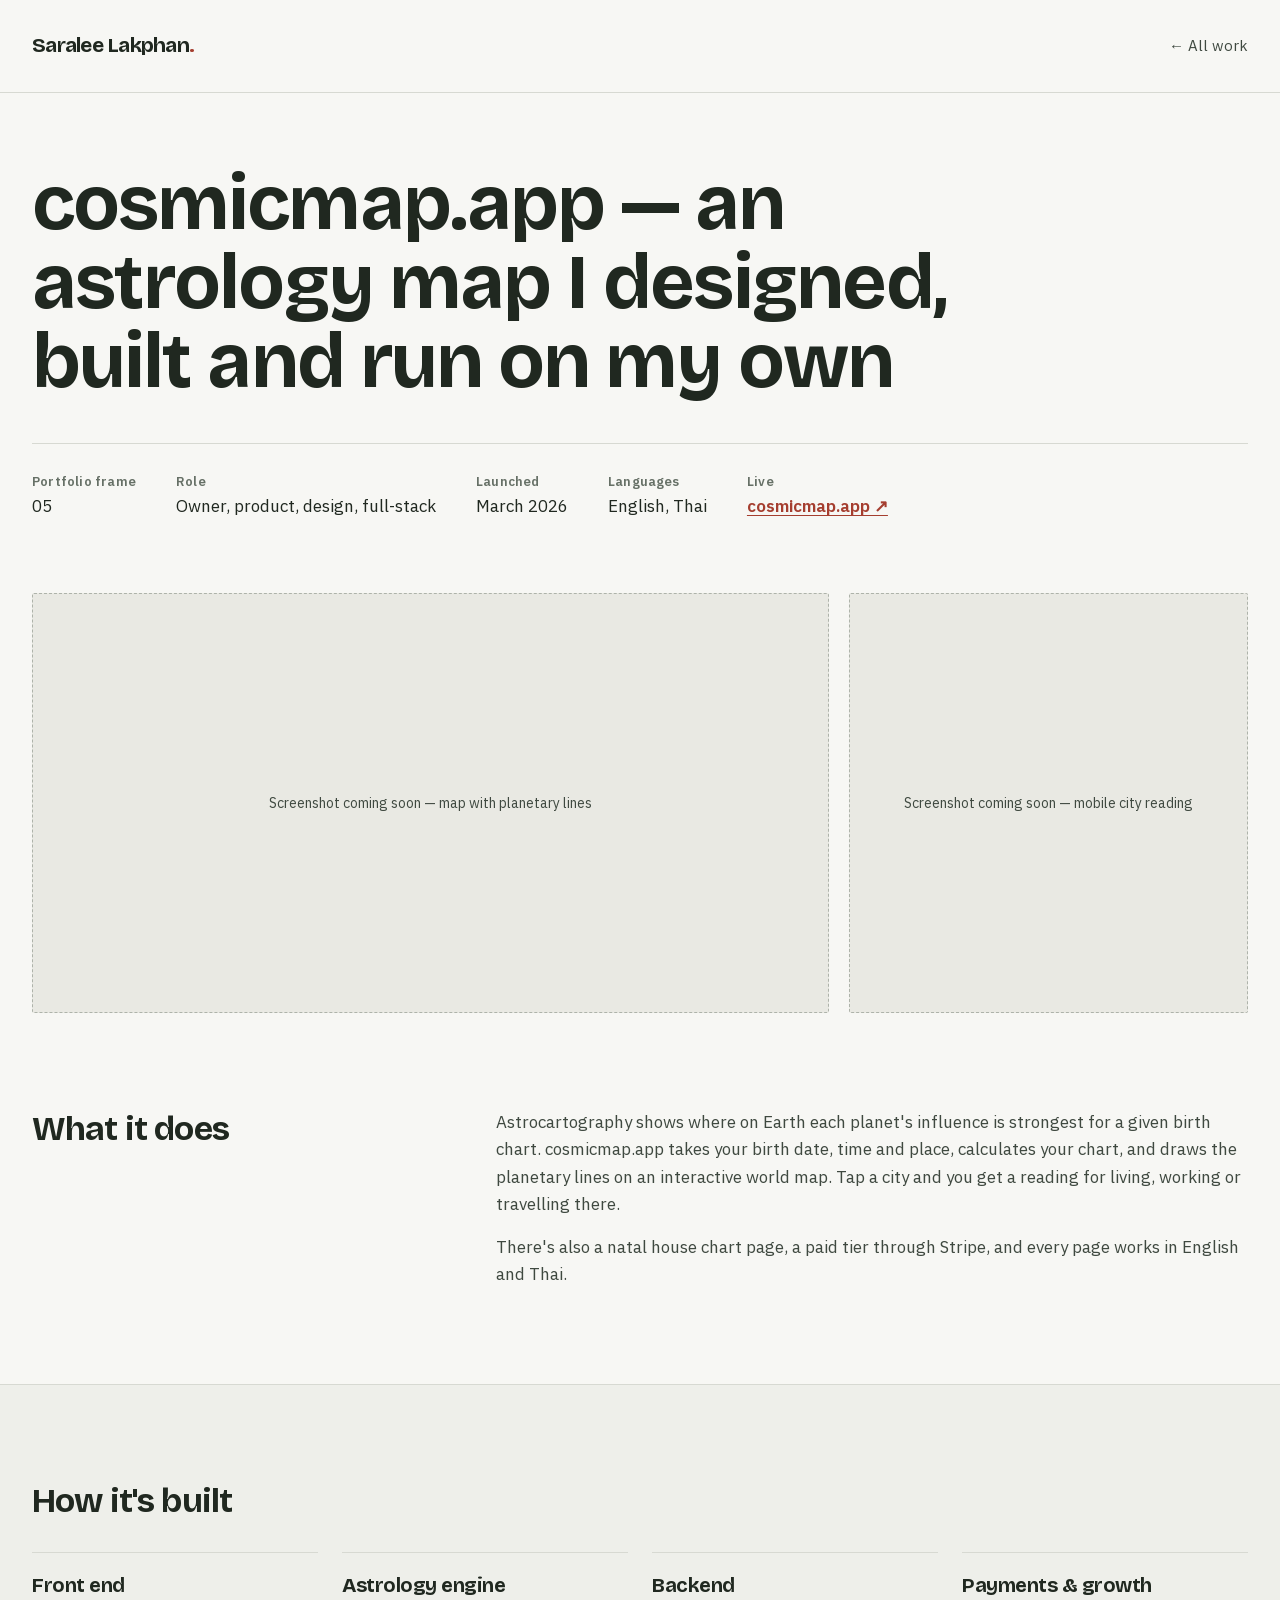
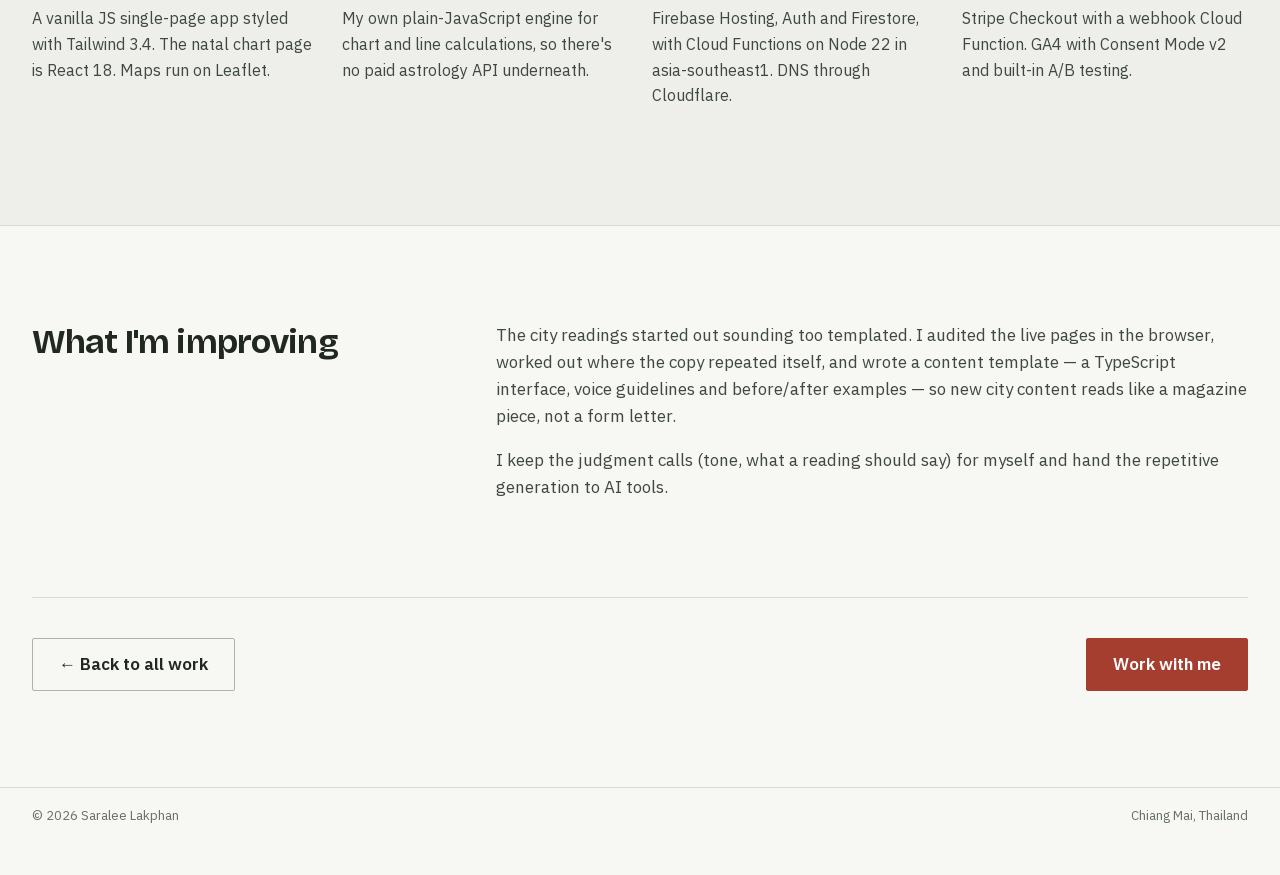
==== docs/cosmicmap.html @ ce258154 "init commit" ====
<!doctype html>
<html lang="en">
<head>
<meta charset="utf-8">
<meta name="viewport" content="width=device-width, initial-scale=1">
<title>Case study: cosmicmap.app — Saralee Lakphan</title>
<meta name="description" content="How I designed, built and run cosmicmap.app, an astrocartography web app with my own JavaScript astrology engine, Firebase, Stripe and English and Thai versions.">
<meta name="theme-color" content="#f7f7f4">
<link rel="icon" href="favicon.svg" type="image/svg+xml">
<link rel="stylesheet" href="assets/css/style.css">
</head>
<body>
<a class="skip-link" href="#main">Skip to content</a>

<header class="wrap site-header">
  <a class="logo" href="index.html">Saralee Lakphan<span>.</span></a>
  <nav class="nav" aria-label="Main"><a href="index.html#work">← All work</a></nav>
</header>

<main id="main">

<section class="wrap hero" style="padding-block: 72px 56px; gap: 24px">
  <h1 class="h1" style="font-size: clamp(38px, 6vw, 80px); max-width: 1000px">cosmicmap.app — an astrology map I designed, built and run on my own</h1>
  <dl class="facts-row">
    <div><dt class="meta">Portfolio frame</dt><dd style="margin: 0">05</dd></div>
    <div><dt class="meta">Role</dt><dd style="margin: 0">Owner, product, design, full-stack</dd></div>
    <div><dt class="meta">Launched</dt><dd style="margin: 0">March 2026</dd></div>
    <div><dt class="meta">Languages</dt><dd style="margin: 0">English, Thai</dd></div>
    <div><dt class="meta">Live</dt><dd style="margin: 0"><a href="https://cosmicmap.app" target="_blank" rel="noopener" style="font-weight: 600">cosmicmap.app ↗</a></dd></div>
  </dl>
</section>

<!-- Add screenshots: save them in assets/img/ and replace these two placeholders with <img class="shot" ...> -->
<section class="wrap row" aria-label="Screenshots" style="padding-bottom: 96px; gap: 20px">
  <div class="placeholder" style="flex: 2 1 560px; min-height: 420px">Screenshot coming soon — map with planetary lines</div>
  <div class="placeholder" style="flex: 1 1 280px; min-height: 420px">Screenshot coming soon — mobile city reading</div>
</section>

<section class="wrap split" style="padding-bottom: 96px">
  <div class="split-side">
    <h2 class="h3" style="font-size: 34px">What it does</h2>
  </div>
  <div class="split-main">
    <p>Astrocartography shows where on Earth each planet's influence is strongest for a given birth chart. cosmicmap.app takes your birth date, time and place, calculates your chart, and draws the planetary lines on an interactive world map. Tap a city and you get a reading for living, working or travelling there.</p>
    <p>There's also a natal house chart page, a paid tier through Stripe, and every page works in English and Thai.</p>
  </div>
</section>

<section class="band">
  <div class="wrap section" style="padding-block: 96px">
    <div class="heading">
      <h2 class="h3" style="font-size: 34px">How it's built</h2>
    </div>
    <div class="grid" style="grid-template-columns: repeat(auto-fit, minmax(min(100%, 260px), 1fr)); gap: 24px">
      <div class="mini"><h3 class="h4" style="font-size: 20px">Front end</h3><p>A vanilla JS single-page app styled with Tailwind 3.4. The natal chart page is React 18. Maps run on Leaflet.</p></div>
      <div class="mini"><h3 class="h4" style="font-size: 20px">Astrology engine</h3><p>My own plain-JavaScript engine for chart and line calculations, so there's no paid astrology API underneath.</p></div>
      <div class="mini"><h3 class="h4" style="font-size: 20px">Backend</h3><p>Firebase Hosting, Auth and Firestore, with Cloud Functions on Node 22 in asia-southeast1. DNS through Cloudflare.</p></div>
      <div class="mini"><h3 class="h4" style="font-size: 20px">Payments &amp; growth</h3><p>Stripe Checkout with a webhook Cloud Function. GA4 with Consent Mode v2 and built-in A/B testing.</p></div>
    </div>
  </div>
</section>

<section class="wrap split" style="padding-block: 96px">
  <div class="split-side">
    <h2 class="h3" style="font-size: 34px">What I'm improving</h2>
  </div>
  <div class="split-main">
    <p>The city readings started out sounding too templated. I audited the live pages in the browser, worked out where the copy repeated itself, and wrote a content template — a TypeScript interface, voice guidelines and before/after examples — so new city content reads like a magazine piece, not a form letter.</p>
    <p>I keep the judgment calls (tone, what a reading should say) for myself and hand the repetitive generation to AI tools.</p>
  </div>
</section>

<section class="wrap" style="padding-bottom: 96px">
  <div class="actions" style="border-top: 1px solid var(--line); padding-top: 40px; justify-content: space-between; gap: 20px">
    <a class="btn" href="index.html#work">← Back to all work</a>
    <a class="btn btn-primary" href="index.html#contact">Work with me</a>
  </div>
</section>

</main>

<footer class="wrap site-footer">
  <span>© 2026 Saralee Lakphan</span>
  <span>Chiang Mai, Thailand</span>
</footer>
</body>
</html>
---- docs/assets/css/style.css ----
/* Saralee Lakphan — portfolio */
@font-face { font-family: "Bricolage Grotesque"; font-style: normal; font-weight: 400 700; font-display: swap; src: url("../fonts/bricolage-grotesque-latin.woff2") format("woff2"); }
@font-face { font-family: "IBM Plex Sans"; font-style: normal; font-weight: 400 600; font-display: swap; src: url("../fonts/ibm-plex-sans-latin.woff2") format("woff2"); }
:root {
  --bg: #f7f7f4;
  --bg-alt: #eeefea;
  --card: #fff;
  --media: #e5e7e2;
  --line: #d7d9d2;
  --line-strong: #aeb3aa;
  --text: #202820;
  --text-2: #3f4940;
  --text-3: #59645a;
  --muted: #667066;
  --accent: #a53e2f;
  --accent-hover: #842e24;
  --display: 'Bricolage Grotesque', sans-serif;
  --body: 'IBM Plex Sans', sans-serif;
  --mono: 'IBM Plex Sans', sans-serif;
}

*, *::before, *::after { box-sizing: border-box; }
html { scroll-behavior: smooth; }
@media (prefers-reduced-motion: reduce) { html { scroll-behavior: auto; } }
body {
  margin: 0;
  background: var(--bg);
  color: var(--text);
  font-family: var(--body);
  font-size: 17px;
  line-height: 1.6;
  -webkit-font-smoothing: antialiased;
}
img { max-width: 100%; display: block; }
a { color: var(--accent); }
a:hover { text-decoration-thickness: 2px; }
:focus-visible { outline: 2px solid var(--accent); outline-offset: 3px; border-radius: 4px; }
h1, h2, h3, p, ul, ol, figure { margin: 0; }

.skip-link { position: absolute; left: -9999px; top: 8px; background: var(--accent); color: var(--bg); padding: 10px 16px; border-radius: 8px; z-index: 10; }
.skip-link:focus { left: 8px; }

.wrap { max-width: 1200px; margin: 0 auto; padding-inline: 32px; }
@media (max-width: 600px) { .wrap { padding-inline: 20px; } }

.band { background: var(--bg-alt); border-block: 1px solid var(--line); }
.section { padding-block: 112px; display: flex; flex-direction: column; gap: 40px; }
@media (max-width: 600px) { .section { padding-block: 72px; } }

/* Header */
.site-header { display: flex; flex-wrap: wrap; gap: 16px 32px; align-items: center; justify-content: space-between; padding-block: 28px; }
.logo { font-family: var(--display); font-weight: 700; font-size: 20px; color: var(--text); text-decoration: none; }
.logo span { color: var(--accent); }
.nav { display: flex; flex-wrap: wrap; gap: 4px 28px; font-family: var(--mono); font-size: 14px; }
.nav a { color: var(--text-3); text-decoration: none; padding: 12px 0; }
.nav a:hover { color: var(--text); }

/* Type */
.eyebrow { font-family: var(--mono); font-size: 14px; color: var(--accent); }
.meta { font-family: var(--mono); font-size: 13px; color: var(--muted); }
.h1 { font-family: var(--display); font-weight: 700; font-size: clamp(40px, 7vw, 88px); line-height: 1.03; letter-spacing: -0.02em; max-width: 1080px; }
.h2 { font-family: var(--display); font-weight: 700; font-size: clamp(32px, 4vw, 48px); line-height: 1.1; }
.h3 { font-family: var(--display); font-weight: 700; font-size: 32px; line-height: 1.15; }
.h3-sm { font-family: var(--display); font-weight: 700; font-size: 26px; line-height: 1.2; }
.h4 { font-family: var(--display); font-weight: 700; font-size: 22px; line-height: 1.25; }
.lead { font-size: 20px; color: var(--text-3); max-width: 760px; }
.body-2 { color: var(--text-2); }
.small { font-size: 16px; }
.heading { display: flex; flex-direction: column; gap: 8px; }
.h1, .h2, .h3, .h3-sm, .h4 { text-wrap: balance; }
.lead, .body-2, .split-main { text-wrap: pretty; }

/* Buttons */
.actions { display: flex; flex-wrap: wrap; gap: 14px; }
.btn { display: inline-flex; align-items: center; justify-content: center; min-height: 48px; padding: 12px 26px; border-radius: 10px; font-weight: 600; text-decoration: none; border: 1px solid var(--line-strong); color: var(--text); }
.btn:hover { color: var(--text); border-color: var(--text-3); }
.btn-primary { background: var(--accent); border-color: var(--accent); color: var(--bg); }
.btn-primary:hover { background: var(--accent-hover); border-color: var(--accent-hover); color: #0F1115; }
.link-strong { font-weight: 600; display: inline-block; padding: 10px 0; }
.link-plain { color: var(--text); }

/* Hero */
.hero { padding-block: 96px 72px; display: flex; flex-direction: column; gap: 28px; }
.hero .actions { padding-top: 8px; }
.hero-home { display: grid; grid-template-columns: minmax(0, 1.12fr) minmax(320px, .88fr); grid-template-areas: "copy preview" "actions preview"; grid-template-rows: auto auto; align-items: center; gap: 0 clamp(28px, 4.5vw, 64px); }
.hero-copy { grid-area: copy; min-width: 0; display: flex; flex-direction: column; gap: 20px; }
.hero-home .h1 { max-width: 700px; font-size: clamp(40px, 4.8vw, 66px); line-height: 1.04; }
.hero-context { color: var(--accent); font-family: var(--mono); font-size: 14px; line-height: 1.5; }
.hero-copy .lead { max-width: 65ch; }
.hero-home > .actions { grid-area: actions; padding-top: 28px; }
.hero-home > .actions .btn { padding-inline: 18px; }

/* Stats */
.stats { display: flex; flex-wrap: wrap; border-block: 1px solid var(--line); margin-bottom: 96px; }
.stat { flex: 1 1 220px; padding: 28px 24px 28px 0; display: flex; flex-direction: column; gap: 4px; }
.stat strong { font-family: var(--display); font-size: 40px; line-height: 1.2; }
.stat span { font-size: 15px; color: var(--muted); }

/* Cards */
.card { background: var(--card); border: 1px solid var(--line); border-radius: 20px; padding: 28px; display: flex; flex-direction: column; gap: 14px; min-width: 0; }
.card-sm { border-radius: 16px; padding: 24px; gap: 10px; }
.feature { padding: 32px; flex-direction: row; flex-wrap: wrap; gap: 32px; align-items: stretch; }
.feature.reverse { flex-wrap: wrap-reverse; }
.feature-text { flex: 1 1 460px; min-width: 0; display: flex; flex-direction: column; gap: 16px; }
.feature-text .push { margin-top: auto; }
.row { display: flex; flex-wrap: wrap; gap: 24px; }
.row > * { flex: 1 1 460px; }
.grid { display: grid; grid-template-columns: repeat(auto-fit, minmax(min(100%, 340px), 1fr)); gap: 20px; }
.list { padding-left: 20px; color: var(--text-2); display: flex; flex-direction: column; gap: 6px; }

.chips { display: flex; flex-wrap: wrap; gap: 8px; font-family: var(--mono); font-size: 13px; list-style: none; padding: 0; }
.chips li { border: 1px solid var(--line-strong); border-radius: 999px; padding: 5px 12px; }

/* Media */
.media { flex: 1 1 420px; min-width: 0; display: flex; flex-direction: column; gap: 10px; justify-content: center; }
.shot { width: 100%; border-radius: 12px; border: 1px solid var(--line); object-fit: cover; object-position: top left; height: auto; aspect-ratio: 1440 / 757; background: var(--media); }
.shot-wide { aspect-ratio: 16 / 9; }
.thumbs { display: flex; gap: 10px; }
.thumbs .shot { aspect-ratio: 16 / 10; }
.media figcaption { font-family: var(--mono); font-size: 13px; color: var(--muted); }
.zoom { display: block; border-radius: 12px; }
.thumbs .zoom { flex: 1 1 0; min-width: 0; }
.zoom .shot { transition: border-color .15s; }
.zoom:hover .shot { border-color: var(--accent); }

/* Skills */
.skills { display: grid; grid-template-columns: repeat(auto-fit, minmax(min(100%, 320px), 1fr)); gap: 32px 40px; }
.skills h3 { font-family: var(--mono); font-size: 14px; font-weight: 500; color: var(--muted); margin-bottom: 8px; }

/* About */
.split { display: flex; flex-wrap: wrap; gap: 48px; }
.split-side { flex: 1 1 320px; display: flex; flex-direction: column; gap: 12px; }
.split-main { flex: 2 1 560px; display: flex; flex-direction: column; gap: 16px; color: var(--text-2); }
.photo { width: 200px; height: 200px; border-radius: 16px; object-fit: cover; margin-top: 12px; }
.facts { display: flex; flex-wrap: wrap; gap: 16px 48px; padding-top: 16px; border-top: 1px solid var(--line); }
.facts div { display: flex; flex-direction: column; padding-top: 16px; }
.facts dd { margin: 0; color: var(--text); }
.facts dt { font-family: var(--mono); font-size: 13px; color: var(--muted); }

/* Contact */
.contact { background: var(--card); border: 1px solid var(--line); border-radius: 24px; padding: clamp(32px, 6vw, 72px); display: flex; flex-wrap: wrap; gap: 40px; align-items: flex-end; justify-content: space-between; }
.contact-text { flex: 1 1 520px; display: flex; flex-direction: column; gap: 16px; }
.contact-text .h2 { font-size: clamp(36px, 5vw, 60px); line-height: 1.05; }
.contact-links { flex: 0 1 360px; display: flex; flex-direction: column; gap: 12px; }
.contact-links .btn { width: 100%; }
.contact-links .pair { display: flex; gap: 12px; }
.contact-links .pair .btn { flex: 1; }

.site-footer { display: flex; flex-wrap: wrap; gap: 12px; justify-content: space-between; padding-block: 0 48px; font-family: var(--mono); font-size: 13px; color: var(--muted); }

/* Case study */
.facts-row { display: flex; flex-wrap: wrap; gap: 12px 40px; padding-top: 12px; border-top: 1px solid var(--line); }
.facts-row div { display: flex; flex-direction: column; padding-top: 16px; }
.mini { background: var(--card); border: 1px solid var(--line); border-radius: 16px; padding: 24px; display: flex; flex-direction: column; gap: 8px; }
.mini p { color: var(--text-2); font-size: 16px; }
.placeholder { border-radius: 16px; background: var(--media); border: 1px dashed #4A4E58; display: flex; align-items: center; justify-content: center; color: var(--muted); font-family: var(--mono); font-size: 14px; min-height: 360px; padding: 16px; text-align: center; }
.section.split { flex-direction: row; gap: 48px; }

@media (max-width: 600px) {
  .site-header { gap: 12px 20px; padding-block: 20px 12px; }
  .nav { width: 100%; justify-content: space-between; gap: 4px 12px; font-size: 13px; }
  .nav a { padding-block: 8px; }
  .hero { padding-block: 52px 56px; gap: 22px; }
  .hero-home { display: flex; align-items: stretch; gap: 22px; }
  .hero-copy { gap: 18px; }
  .hero-home .h1 { font-size: clamp(36px, 9vw, 44px); line-height: 1.06; }
  .hero-copy .lead { font-size: 18px; }
  .hero-home > .actions { flex-direction: column; gap: 10px; padding-top: 0; }
  .hero-home > .actions .btn { width: 100%; }
}

@media (min-width: 601px) and (max-width: 900px) {
  .hero-home { display: flex; flex-direction: column; align-items: stretch; gap: 28px; }
  .hero-home > .actions { flex-wrap: wrap; padding-top: 0; }
}

/* Editor's contact sheet */
html { scroll-padding-top: 24px; }
body { background: var(--bg); color: var(--text); }
::selection { background: #d8a49a; color: #202820; }
a { color: var(--accent); text-underline-offset: .2em; }
a:hover { text-decoration-thickness: 2px; }
:focus-visible { outline: 2px solid var(--accent); outline-offset: 4px; border-radius: 2px; }
.wrap { max-width: 1360px; }
.site-header { padding-block: 22px; border-bottom: 1px solid var(--line); }
.logo { font-size: 21px; letter-spacing: -.035em; }
.logo span { color: var(--accent); }
.nav { font-family: var(--body); font-size: 15px; gap: 4px 22px; }
.nav a { color: var(--text-2); }
.nav a:hover { color: var(--accent); }
.hero-home { display: block; padding-block: clamp(48px, 7vw, 96px) clamp(56px, 8vw, 104px); }
.frame-index { color: var(--accent); font-family: var(--body); font-size: 13px; font-weight: 600; letter-spacing: .015em; }
.hero-intro { display: grid; grid-template-columns: minmax(250px, .9fr) minmax(300px, 1.1fr); column-gap: clamp(24px, 6vw, 88px); row-gap: 12px; align-items: center; padding-block: 0; }
.hero-intro .h1 { grid-row: span 3; font-size: clamp(44px, 6vw, 82px); line-height: .98; letter-spacing: -.045em; max-width: 8ch; }
.hero-intro .lead { color: var(--text-2); font-size: 19px; max-width: 57ch; }
.hero-context { color: var(--muted); font: 500 14px/1.5 var(--body); }
.hero-intro .actions { align-items: center; gap: 24px; padding-top: 4px; }
.text-action { font-weight: 600; text-decoration-thickness: 1px; }
.h1, .h2, .h3, .h3-sm, .h4 { letter-spacing: -.025em; }
.h2 { font-size: clamp(34px, 4.3vw, 54px); }
.h3 { font-size: 30px; }
.eyebrow { color: var(--accent); }
.meta { color: var(--muted); font-family: var(--body); font-weight: 600; letter-spacing: .015em; }
.lead, .body-2, .split-main { color: var(--text-2); }
.btn { border-radius: 2px; border-color: var(--line-strong); color: var(--text); background: transparent; min-height: 46px; }
.btn:hover { border-color: var(--text); color: var(--text); }
.btn-primary { background: var(--accent); border-color: var(--accent); color: #fff; }
.btn-primary:hover { background: var(--accent-hover); border-color: var(--accent-hover); color: #fff; }
a.btn-primary:hover, a.btn-primary:focus-visible { color: #fff; background: #842e24; border-color: #842e24; }
.stats { margin-bottom: 48px; border-color: var(--line-strong); }
.stat { padding: 20px 24px 20px 0; }
.stat strong { font-size: 34px; }
.stat span { color: var(--text-3); }
.section { padding-block: 88px; gap: 32px; }
.heading { gap: 10px; }
.card { background: transparent; border: 0; border-top: 1px solid var(--line-strong); border-radius: 0; padding: 28px 0; }
.feature { gap: clamp(24px, 5vw, 72px); }
.feature .media { flex-basis: 48%; }
.feature .shot { border: 0; border-radius: 0; }
.feature-text { flex-basis: 38%; }
.row { gap: 32px; }
.row > .card { border-top: 1px solid var(--line-strong); }
.grid { gap: 0 36px; }
.card-sm { padding: 22px 0; }
.band { background: var(--bg-alt); border-color: var(--line); }
.skills { gap: 28px 48px; }
.skills > div { border-top: 1px solid var(--line); padding-top: 12px; }
.skills h3 { color: var(--accent); font-family: var(--body); font-weight: 600; }
.contact { background: #e9e9e3; border: 0; border-radius: 2px; padding: clamp(30px, 6vw, 72px); }
.contact-text > p:last-child { color: var(--text-2) !important; }
.site-footer { border-top: 1px solid var(--line); padding-top: 18px; }
.shot { background: var(--media); }
.zoom .shot { transition: filter .2s ease; }
.zoom:hover .shot { filter: saturate(1.04); }
.facts dt, .facts-row .meta { color: var(--muted); }
.placeholder { background: #e9e9e3; border-color: var(--line-strong); color: var(--text-2); border-radius: 2px; }
.mini { background: transparent; border: 0; border-top: 1px solid var(--line); border-radius: 0; padding: 20px 0; }
@media (max-width: 760px) {
  .hero-home { padding-block: 40px 52px; }
  .hero-intro { display: flex; flex-direction: column; gap: 12px; padding-top: 12px; }
  .hero-intro .h1 { max-width: 12ch; font-size: clamp(42px, 10vw, 64px); }
  .hero-intro .lead { font-size: 18px; }
  .feature, .feature.reverse { flex-direction: column; flex-wrap: nowrap; }
  .feature-text, .feature .media { flex: 0 1 auto; width: 100%; }
  .section { padding-block: 64px; }
}
@media (max-width: 480px) {
  .site-header { padding-block: 16px 10px; }
  .logo { font-size: 19px; }
  .nav { gap: 2px 10px; font-size: 13px; }
  .hero-home { padding-top: 16px; }
  .hero-intro .actions { gap: 16px; }
  .hero-intro .btn { padding-inline: 16px; }
}
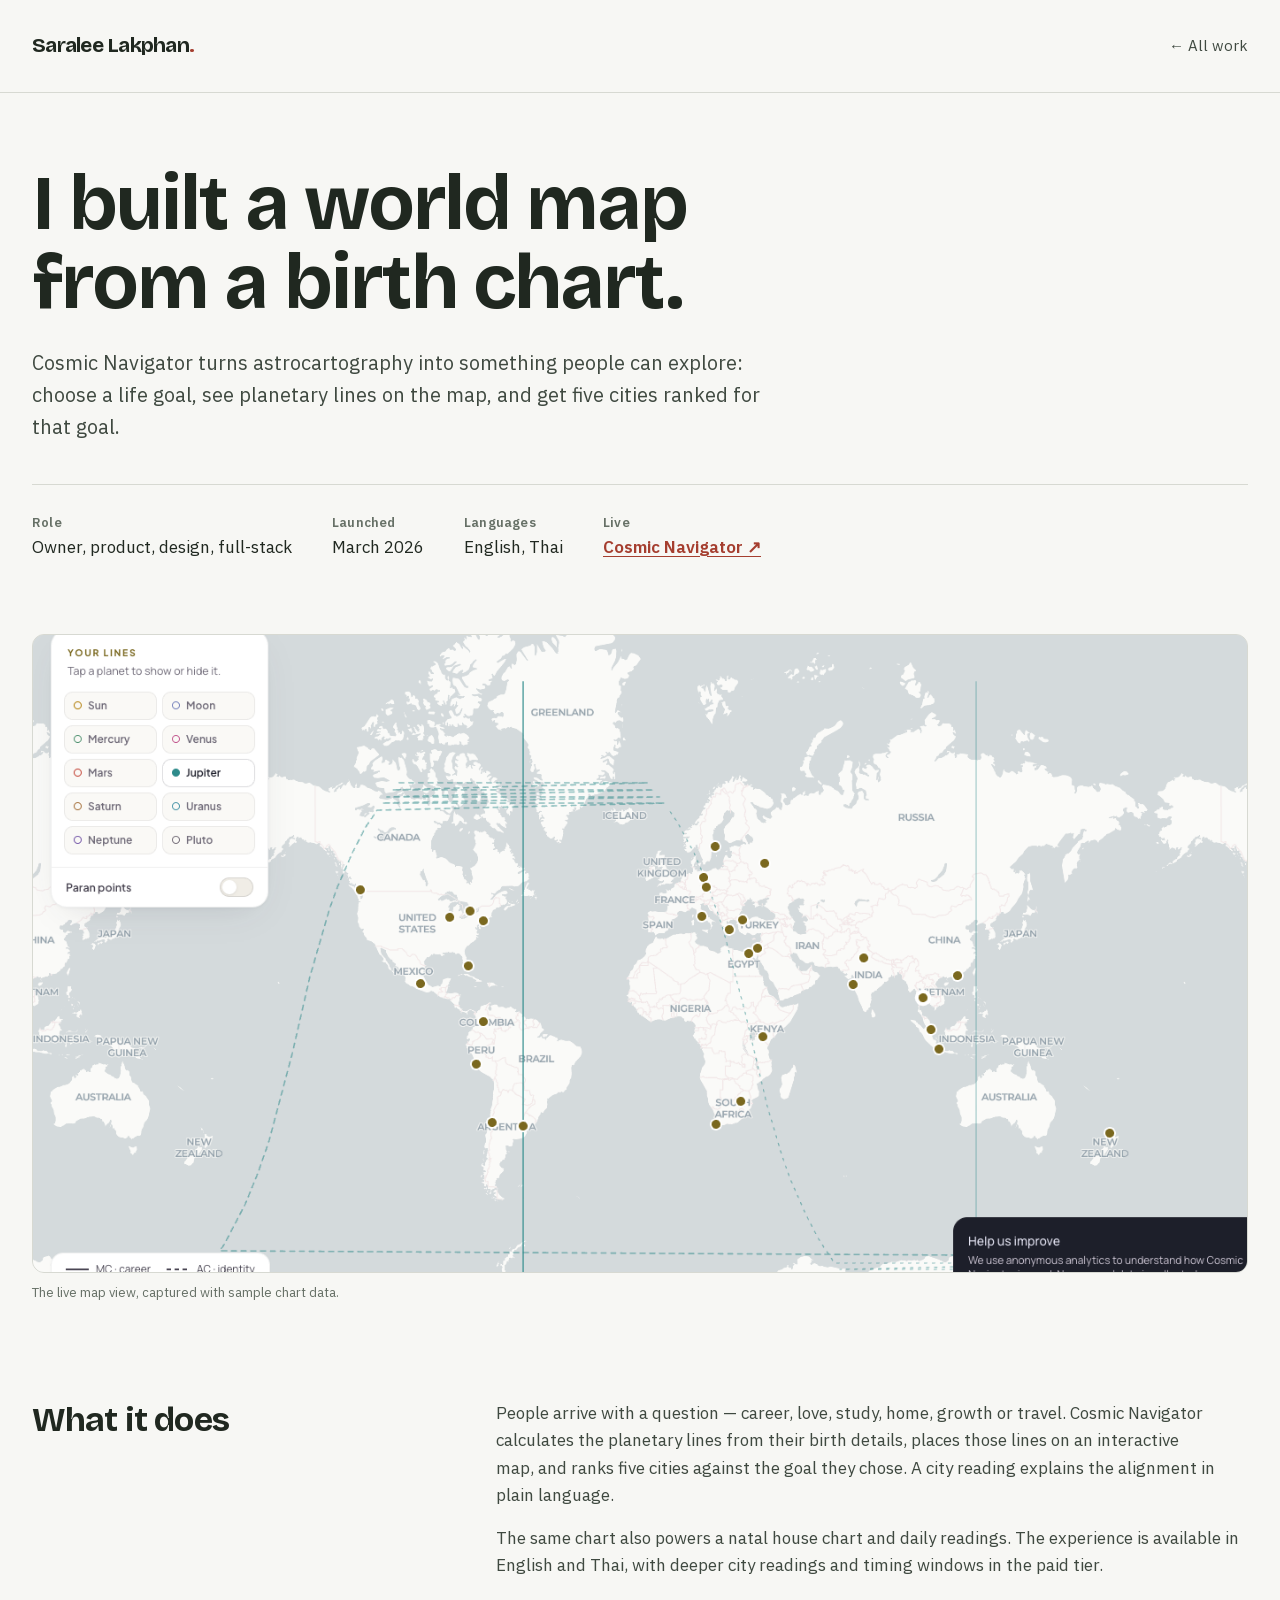
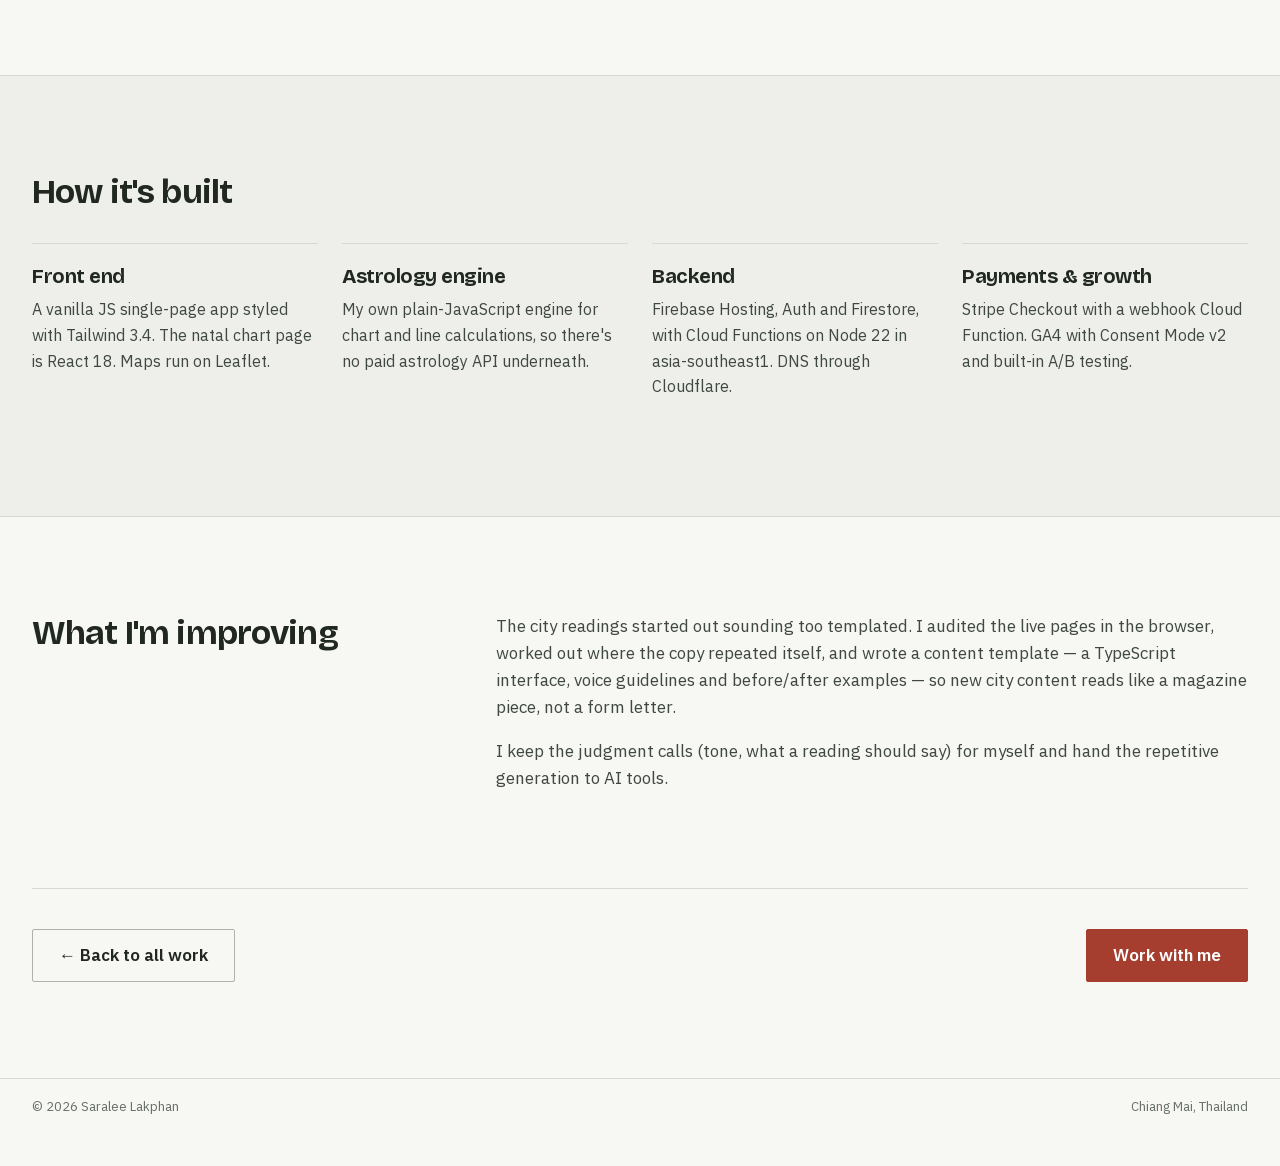
==== commit 18710be2: "Update Cosmic Navigator case study" ====
--- a/docs/cosmicmap.html
+++ b/docs/cosmicmap.html
@@ -3,8 +3,8 @@
 <head>
 <meta charset="utf-8">
 <meta name="viewport" content="width=device-width, initial-scale=1">
-<title>Case study: cosmicmap.app — Saralee Lakphan</title>
-<meta name="description" content="How I designed, built and run cosmicmap.app, an astrocartography web app with my own JavaScript astrology engine, Firebase, Stripe and English and Thai versions.">
+<title>Case study: Cosmic Navigator — Saralee Lakphan</title>
+<meta name="description" content="How I built Cosmic Navigator, an astrocartography product that turns a birth chart into a world map and five city recommendations.">
 <meta name="theme-color" content="#f7f7f4">
 <link rel="icon" href="favicon.svg" type="image/svg+xml">
 <link rel="stylesheet" href="assets/css/style.css">
@@ -20,20 +20,23 @@
 <main id="main">
 
 <section class="wrap hero" style="padding-block: 72px 56px; gap: 24px">
-  <h1 class="h1" style="font-size: clamp(38px, 6vw, 80px); max-width: 1000px">cosmicmap.app — an astrology map I designed, built and run on my own</h1>
+  <h1 class="h1" style="font-size: clamp(38px, 6vw, 80px); max-width: 1000px">I built a world map from a birth chart.</h1>
+  <p class="lead" style="max-width: 760px">Cosmic Navigator turns astrocartography into something people can explore: choose a life goal, see planetary lines on the map, and get five cities ranked for that goal.</p>
   <dl class="facts-row">
-    <div><dt class="meta">Portfolio frame</dt><dd style="margin: 0">05</dd></div>
     <div><dt class="meta">Role</dt><dd style="margin: 0">Owner, product, design, full-stack</dd></div>
     <div><dt class="meta">Launched</dt><dd style="margin: 0">March 2026</dd></div>
     <div><dt class="meta">Languages</dt><dd style="margin: 0">English, Thai</dd></div>
-    <div><dt class="meta">Live</dt><dd style="margin: 0"><a href="https://cosmicmap.app" target="_blank" rel="noopener" style="font-weight: 600">cosmicmap.app ↗</a></dd></div>
+    <div><dt class="meta">Live</dt><dd style="margin: 0"><a href="https://cosmicmap.app" target="_blank" rel="noopener" style="font-weight: 600">Cosmic Navigator ↗</a></dd></div>
   </dl>
 </section>
 
-<!-- Add screenshots: save them in assets/img/ and replace these two placeholders with <img class="shot" ...> -->
-<section class="wrap row" aria-label="Screenshots" style="padding-bottom: 96px; gap: 20px">
-  <div class="placeholder" style="flex: 2 1 560px; min-height: 420px">Screenshot coming soon — map with planetary lines</div>
-  <div class="placeholder" style="flex: 1 1 280px; min-height: 420px">Screenshot coming soon — mobile city reading</div>
+<section class="wrap" aria-label="Cosmic Navigator product screenshot" style="padding-bottom: 96px">
+  <figure class="media">
+    <a class="zoom" href="assets/img/cosmicmap-map.png" target="_blank" rel="noopener" aria-label="Open the full-size Cosmic Navigator map screenshot">
+      <img class="shot" src="assets/img/cosmicmap-map.png" alt="Cosmic Navigator's interactive world map with planetary lines, ranked city markers, and planet filters, shown with sample chart data" width="1440" height="720" fetchpriority="high">
+    </a>
+    <figcaption>The live map view, captured with sample chart data.</figcaption>
+  </figure>
 </section>
 
 <section class="wrap split" style="padding-bottom: 96px">
@@ -41,8 +44,8 @@
     <h2 class="h3" style="font-size: 34px">What it does</h2>
   </div>
   <div class="split-main">
-    <p>Astrocartography shows where on Earth each planet's influence is strongest for a given birth chart. cosmicmap.app takes your birth date, time and place, calculates your chart, and draws the planetary lines on an interactive world map. Tap a city and you get a reading for living, working or travelling there.</p>
-    <p>There's also a natal house chart page, a paid tier through Stripe, and every page works in English and Thai.</p>
+    <p>People arrive with a question — career, love, study, home, growth or travel. Cosmic Navigator calculates the planetary lines from their birth details, places those lines on an interactive map, and ranks five cities against the goal they chose. A city reading explains the alignment in plain language.</p>
+    <p>The same chart also powers a natal house chart and daily readings. The experience is available in English and Thai, with deeper city readings and timing windows in the paid tier.</p>
   </div>
 </section>
 
